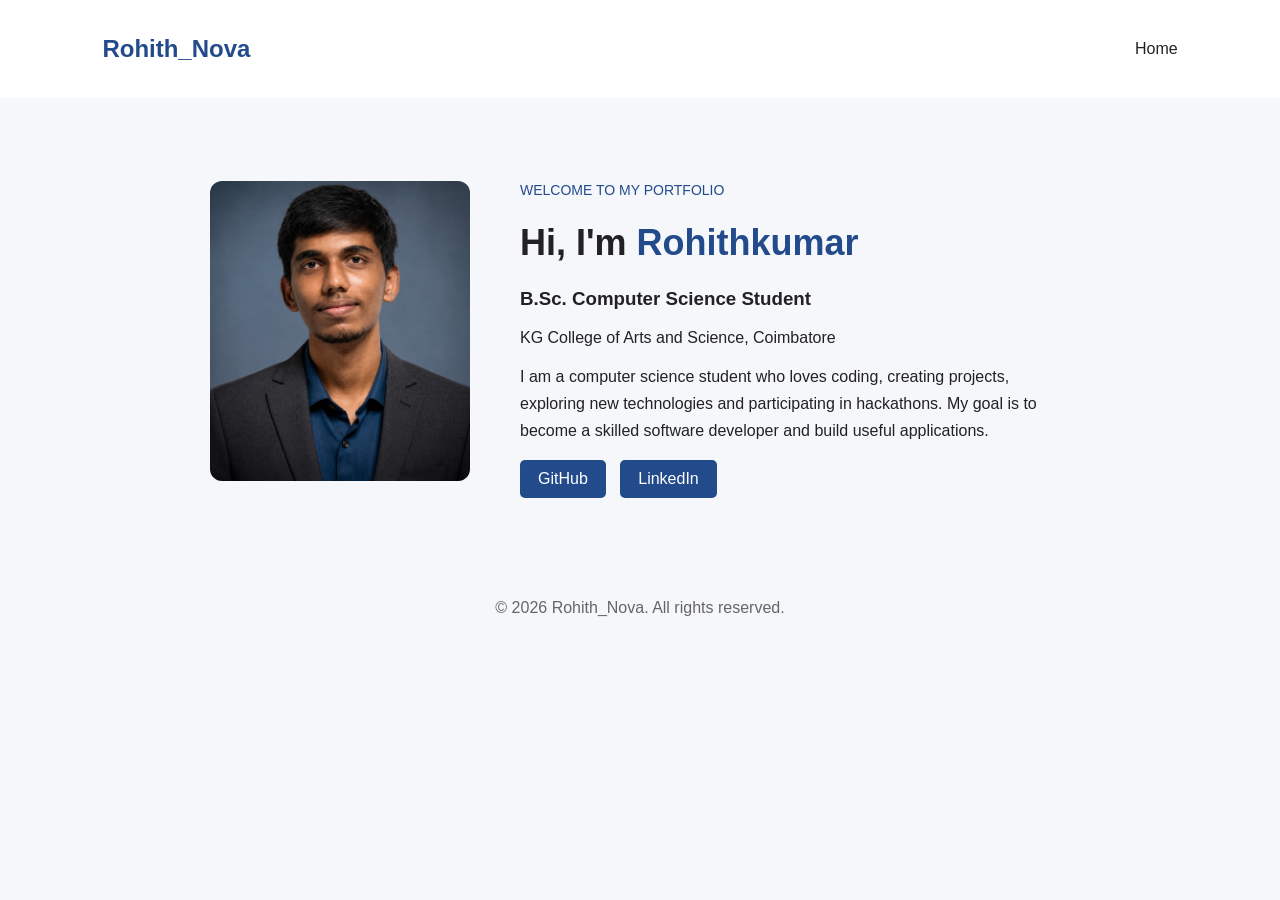
==== index.html @ dff07d95 "commit -2" ====
<!DOCTYPE html>
<html lang="en">
<head>
    <meta charset="UTF-8">
    <meta name="viewport" content="width=device-width, initial-scale=1.0">
    <title>Rohith_Nova | Portfolio</title>
    <link rel="stylesheet" href="style.css">
</head>
<body>

    <header>
        <h2>Rohith_Nova</h2>
        <nav>
            <a href="index.html">Home</a>
        </nav>
    </header>

    <main class="home">
        <div class="profile">
            <img src="images/rohith.jpg" alt="Rohith's profile photo">
        </div>

        <div class="intro">
            <p class="welcome">WELCOME TO MY PORTFOLIO</p>

            <h1>Hi, I'm <span>Rohithkumar</span></h1>

            <h3>B.Sc. Computer Science Student</h3>

            <p>
                KG College of Arts and Science, Coimbatore
            </p>

            <p class="description">
                I am a computer science student who loves
                coding, creating projects, exploring new
                technologies and participating in hackathons.
                My goal is to become a skilled software
                developer and build useful applications.
            </p>

            <div class="social-links">
                <a href="https://github.com/YOUR_USERNAME"
                   target="_blank">GitHub</a>

                <a href="https://www.linkedin.com/in/YOUR_USERNAME/"
                   target="_blank">LinkedIn</a>
            </div>
        </div>
    </main>

    <footer>
        <p>&copy; 2026 Rohith_Nova. All rights reserved.</p>
    </footer>

</body>
</html>
---- style.css ----
/* Basic page settings */
body {
    margin: 0;
    font-family: Arial, sans-serif;
    background-color: #f5f7fb;
    color: #222;
}

/* Navigation bar */
header {
    display: flex;
    justify-content: space-between;
    align-items: center;
    padding: 15px 8%;
    background-color: white;
}

header h2 {
    color: #234b8b;
}

nav a {
    text-decoration: none;
    color: #222;
}

/* Home page layout */
.home {
    display: flex;
    align-items: center;
    justify-content: center;
    gap: 50px;
    padding: 70px 8%;
}

/* Profile photo */
.profile img {
    width: 260px;
    height: 300px;
    object-fit: cover;
    border-radius: 12px;
}

/* Introduction */
.intro {
    max-width: 550px;
}

.welcome {
    color: #234b8b;
    font-size: 14px;
}

h1 {
    font-size: 36px;
}

h1 span {
    color: #234b8b;
}

.description {
    line-height: 1.7;
}

/* Social links */
.social-links a {
    display: inline-block;
    margin-right: 10px;
    padding: 10px 18px;
    background-color: #234b8b;
    color: white;
    text-decoration: none;
    border-radius: 5px;
}

.social-links a:hover {
    background-color: #16315c;
}

/* Footer */
footer {
    text-align: center;
    padding: 15px;
    color: #666;
}

/* Mobile screen */
@media (max-width: 700px) {
    .home {
        flex-direction: column;
        text-align: center;
        padding: 35px 5%;
        gap: 25px;
    }

    .profile img {
        width: 210px;
        height: 240px;
    }

    h1 {
        font-size: 29px;
    }
}
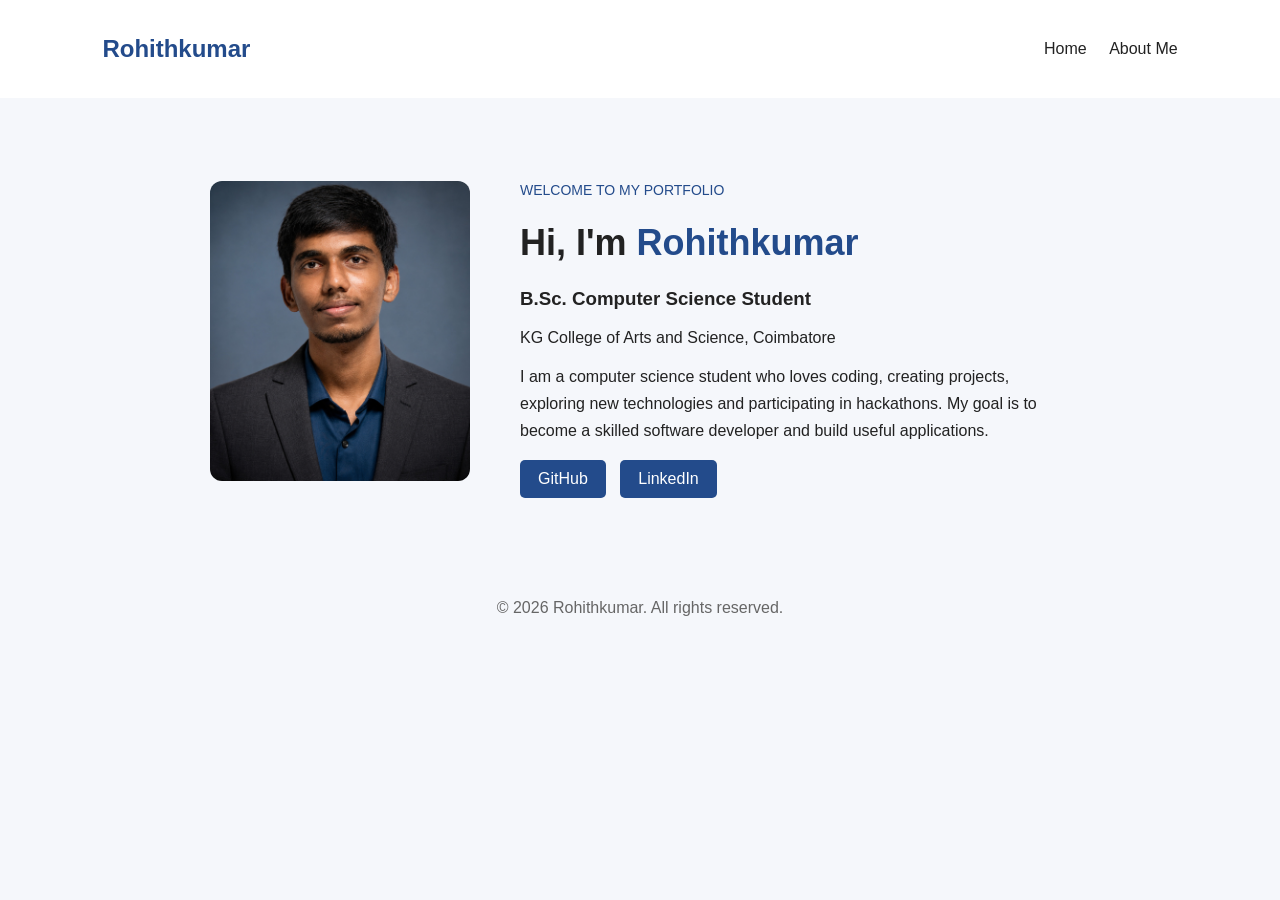
==== commit e1306ddc: "commit - 3" ====
--- a/index.html
+++ b/index.html
@@ -4,16 +4,17 @@
 <head>
     <meta charset="UTF-8">
     <meta name="viewport" content="width=device-width, initial-scale=1.0">
-    <title>Rohith_Nova | Portfolio</title>
+    <title>Rohithkumar | Portfolio</title>
     <link rel="stylesheet" href="style.css">
 </head>
 <body>
 
     <header>
-        <h2>Rohith_Nova</h2>
+        <h2>Rohithkumar</h2>
         <nav>
-            <a href="index.html">Home</a>
-        </nav>
+    <a href="index.html">Home</a>
+    <a href="about.html">About Me</a>
+</nav>
     </header>
 
     <main class="home">
@@ -51,7 +52,7 @@
     </main>
 
     <footer>
-        <p>&copy; 2026 Rohith_Nova. All rights reserved.</p>
+        <p>&copy; 2026 Rohithkumar. All rights reserved.</p>
     </footer>
 
 </body>
--- a/style.css
+++ b/style.css
@@ -104,3 +104,80 @@
         font-size: 29px;
     }
 }
+
+/* Commit 3: About Me page */
+
+nav a {
+    margin-left: 18px;
+}
+
+.about {
+    max-width: 850px;
+    margin: 40px auto;
+    padding: 20px;
+}
+
+.about h1 {
+    text-align: center;
+    color: #222;
+}
+
+.about h1 span {
+    color: #234b8b;
+}
+
+.about-intro {
+    text-align: center;
+    line-height: 1.8;
+    color: #555;
+    margin-bottom: 30px;
+}
+
+.about-card {
+    background-color: white;
+    padding: 22px;
+    margin-bottom: 20px;
+    border-radius: 10px;
+    box-shadow: 0 3px 12px #00000008;
+    border-left: 4px solid #234b8b;
+}
+
+.about-card h2 {
+    color: #234b8b;
+    margin-top: 0;
+}
+
+.about-card h3 {
+    margin-bottom: 5px;
+}
+
+.about-card p {
+    line-height: 1.7;
+    color: #555;
+}
+
+.closing-message {
+    text-align: center;
+    color: #234b8b;
+    font-style: italic;
+    font-weight: bold;
+    line-height: 1.8;
+    margin: 30px 0;
+}
+
+/* Mobile layout for About Me */
+@media (max-width: 700px) {
+    .about {
+        margin: 20px auto;
+        padding: 15px;
+    }
+
+    .about-card {
+        padding: 18px;
+    }
+
+    nav a {
+        margin-left: 8px;
+        font-size: 14px;
+    }
+}
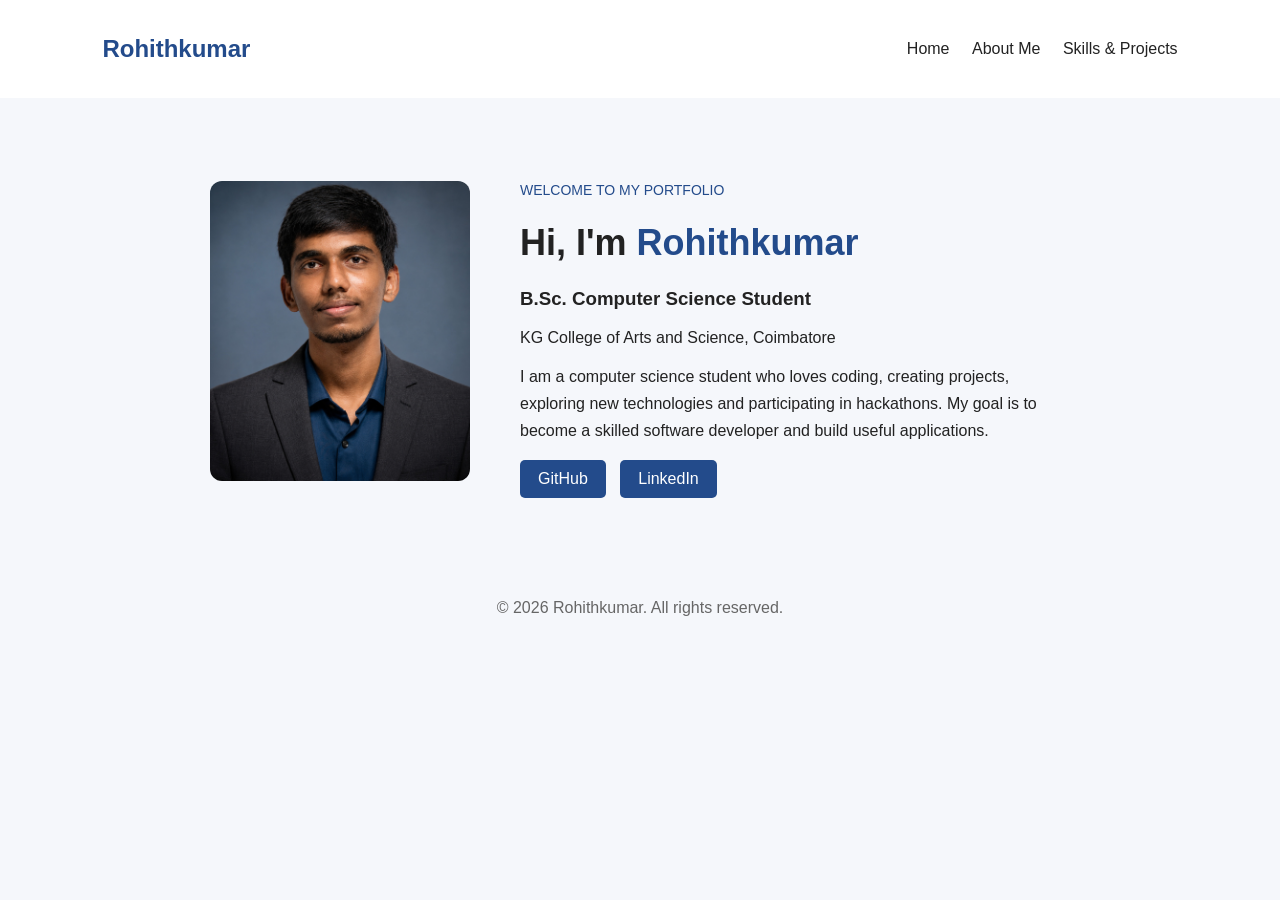
==== commit 903001d5: "commit - 4" ====
--- a/index.html
+++ b/index.html
@@ -12,9 +12,10 @@
     <header>
         <h2>Rohithkumar</h2>
         <nav>
-    <a href="index.html">Home</a>
-    <a href="about.html">About Me</a>
-</nav>
+                <a href="index.html">Home</a>
+                  <a href="about.html">About Me</a>
+                 <a href="skills.html">Skills & Projects</a>
+        </nav>
     </header>
 
     <main class="home">
@@ -42,10 +43,10 @@
             </p>
 
             <div class="social-links">
-                <a href="https://github.com/YOUR_USERNAME"
+                <a href="https://github.com/rohithkumar2008"
                    target="_blank">GitHub</a>
 
-                <a href="https://www.linkedin.com/in/YOUR_USERNAME/"
+                <a href="https://www.linkedin.com/in/rohithkumar-kumaresan"
                    target="_blank">LinkedIn</a>
             </div>
         </div>
--- a/style.css
+++ b/style.css
@@ -181,3 +181,114 @@
         font-size: 14px;
     }
 }
+
+/* Commit 4: Skills and Projects page */
+
+.skills-page {
+    max-width: 1000px;
+    margin: 40px auto;
+    padding: 20px;
+}
+
+.skills-page h1 {
+    text-align: center;
+}
+
+.skills-page h1 span {
+    color: #234b8b;
+}
+
+.skills-intro {
+    max-width: 700px;
+    margin: 0 auto 35px;
+    text-align: center;
+    line-height: 1.8;
+    color: #555;
+}
+
+.skills-section {
+    margin-bottom: 40px;
+}
+
+.skills-section > h2 {
+    color: #234b8b;
+    margin-bottom: 20px;
+}
+
+/* Skill cards */
+.skills-list {
+    display: grid;
+    grid-template-columns: repeat(3, 1fr);
+    gap: 18px;
+}
+
+.skill-card {
+    background-color: white;
+    padding: 20px;
+    border-radius: 10px;
+    border: 1px solid #e2e7f0;
+}
+
+.skill-card h3 {
+    color: #234b8b;
+    margin-top: 0;
+}
+
+.skill-card p {
+    color: #555;
+    line-height: 1.6;
+}
+
+/* Project cards */
+.projects-list {
+    display: grid;
+    grid-template-columns: repeat(2, 1fr);
+    gap: 20px;
+}
+
+.project-card {
+    background-color: white;
+    padding: 22px;
+    border-radius: 10px;
+    border: 1px solid #e2e7f0;
+}
+
+.project-card h3 {
+    color: #234b8b;
+    margin-top: 0;
+}
+
+.project-card p {
+    color: #555;
+    line-height: 1.7;
+}
+
+.project-tech {
+    font-size: 14px;
+    font-weight: bold;
+}
+
+.project-card a {
+    display: inline-block;
+    margin-top: 10px;
+    color: #234b8b;
+    font-weight: bold;
+    text-decoration: none;
+}
+
+.project-card a:hover {
+    text-decoration: underline;
+}
+
+/* Mobile layout */
+@media (max-width: 700px) {
+    .skills-page {
+        padding: 15px;
+        margin: 20px auto;
+    }
+
+    .skills-list,
+    .projects-list {
+        grid-template-columns: 1fr;
+    }
+}
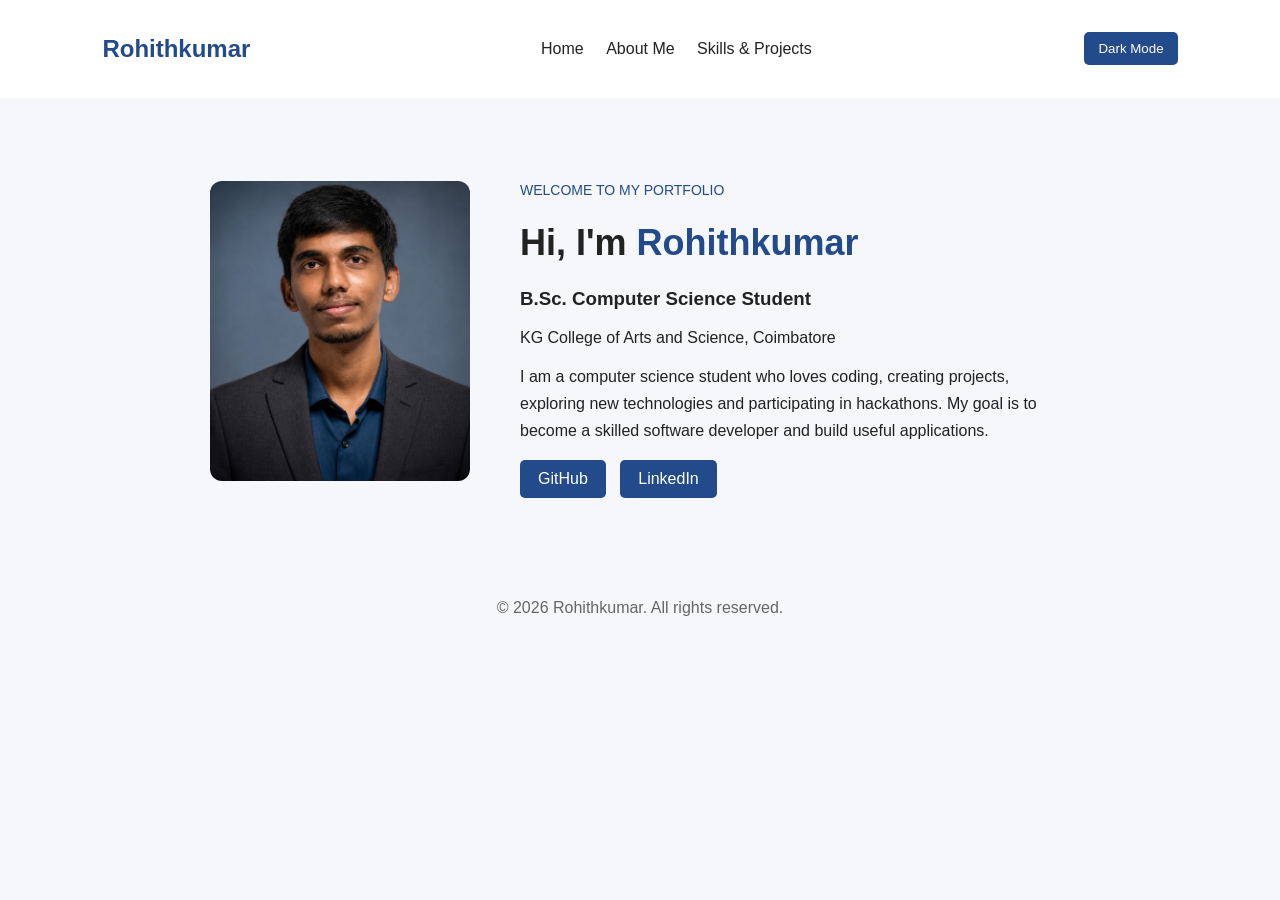
==== commit 0da9c5e1: "commit - 5" ====
--- a/index.html
+++ b/index.html
@@ -10,13 +10,16 @@
 <body>
 
     <header>
-        <h2>Rohithkumar</h2>
-        <nav>
-                <a href="index.html">Home</a>
-                  <a href="about.html">About Me</a>
-                 <a href="skills.html">Skills & Projects</a>
-        </nav>
-    </header>
+    <h2>Rohithkumar</h2>
+
+    <nav>
+        <a href="index.html">Home</a>
+        <a href="about.html">About Me</a>
+        <a href="skills.html">Skills & Projects</a>
+    </nav>
+
+    <button id="themeButton">Dark Mode</button>
+</header>
 
     <main class="home">
         <div class="profile">
@@ -56,5 +59,6 @@
         <p>&copy; 2026 Rohithkumar. All rights reserved.</p>
     </footer>
 
+<script src="script.js"></script>
 </body>
 </html>
--- a/style.css
+++ b/style.css
@@ -292,3 +292,70 @@
         grid-template-columns: 1fr;
     }
 }
+
+/* Commit 5: Dark mode styles */
+
+#themeButton {
+    padding: 9px 14px;
+    background-color: #234b8b;
+    color: white;
+    border: none;
+    border-radius: 5px;
+    cursor: pointer;
+}
+
+#themeButton:hover {
+    background-color: #16315c;
+}
+
+/* Dark theme for the whole page */
+body.dark-mode {
+    background-color: #171923;
+    color: #f1f1f1;
+}
+
+/* Header and footer */
+body.dark-mode header,
+body.dark-mode footer {
+    background-color: #222532;
+    color: #f1f1f1;
+}
+
+/* Navigation links */
+body.dark-mode nav a {
+    color: #c5d8ff;
+}
+
+/* Headings and paragraphs */
+body.dark-mode h1,
+body.dark-mode h2,
+body.dark-mode h3 {
+    color: #f1f1f1;
+}
+
+body.dark-mode h1 span,
+body.dark-mode .about-card h2,
+body.dark-mode .skills-section > h2 {
+    color: #8eb5ff;
+}
+
+body.dark-mode p,
+body.dark-mode .description,
+body.dark-mode .about-card p,
+body.dark-mode .skill-card p,
+body.dark-mode .project-card p {
+    color: #d0d0d0;
+}
+
+/* Cards */
+body.dark-mode .about-card,
+body.dark-mode .skill-card,
+body.dark-mode .project-card {
+    background-color: #222532;
+    border-color: #383d4d;
+}
+
+/* Closing message */
+body.dark-mode .closing-message {
+    color: #8eb5ff;
+}
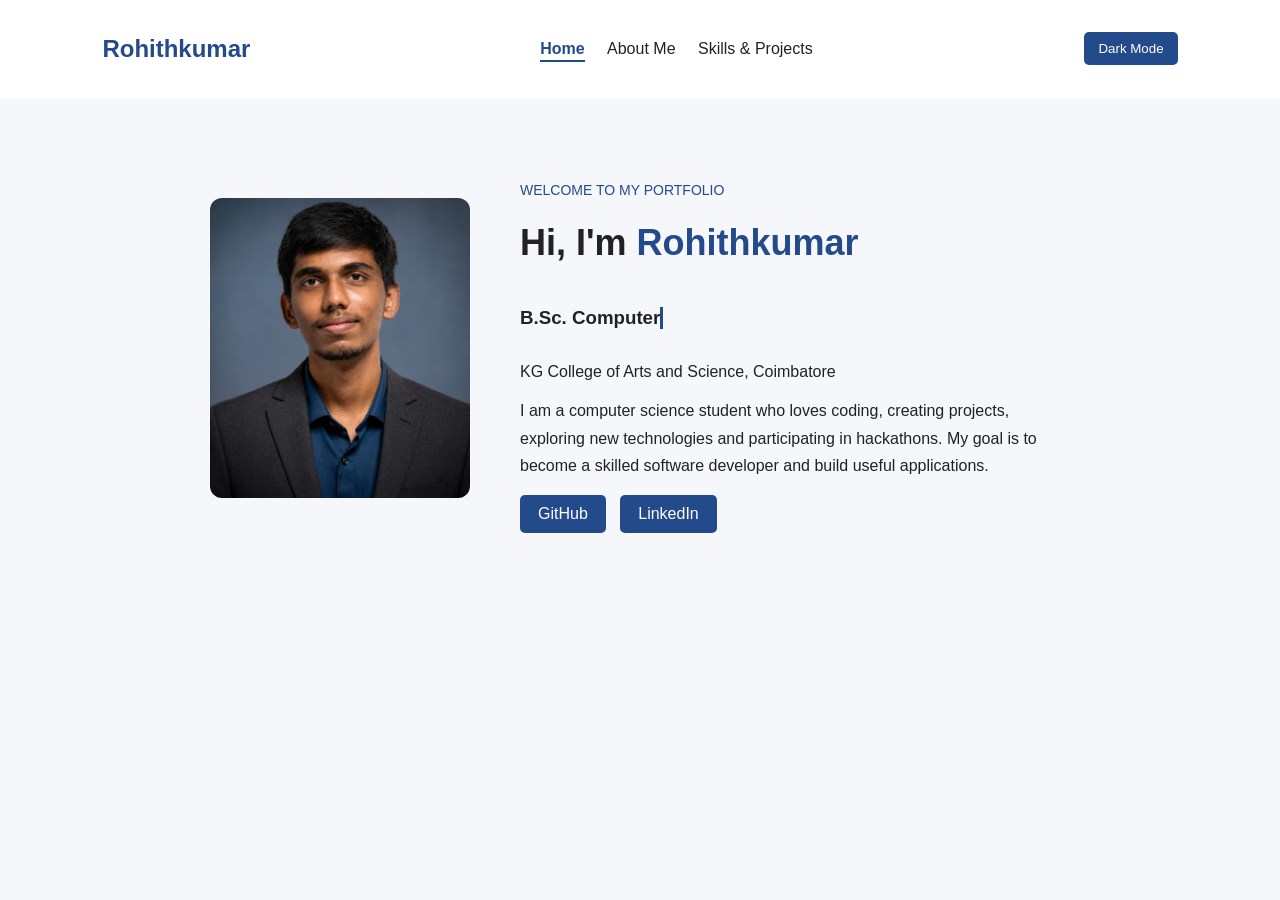
==== commit 50a9b1ca: "commit -9 Removed footer section from the HTML file." ====
--- a/index.html
+++ b/index.html
@@ -55,9 +55,7 @@
         </div>
     </main>
 
-    <footer>
-        <p>&copy; 2026 Rohithkumar. All rights reserved.</p>
-    </footer>
+    
 
 <script src="script.js"></script>
 </body>
--- a/style.css
+++ b/style.css
@@ -359,3 +359,139 @@
 body.dark-mode .closing-message {
     color: #8eb5ff;
 }
+
+
+/* =====================================================
+   NEW: Styles for the animations
+   ===================================================== */
+
+/* page fades in when it opens (CSS only) */
+main {
+    animation: pageFade 0.7s ease;
+}
+
+@keyframes pageFade {
+    from {
+        opacity: 0;
+        transform: translateY(12px);
+    }
+
+    to {
+        opacity: 1;
+        transform: translateY(0);
+    }
+}
+
+/* Basic 2: the link of the page you are on */
+nav a.active {
+    color: #234b8b;
+    font-weight: bold;
+    border-bottom: 2px solid #234b8b;
+    padding-bottom: 3px;
+}
+
+body.dark-mode nav a.active {
+    color: #8eb5ff;
+    border-bottom-color: #8eb5ff;
+}
+
+/* smooth colour change when switching dark mode */
+body,
+header,
+footer,
+.about-card,
+.skill-card,
+.project-card {
+    transition: background-color 0.4s, color 0.4s;
+}
+
+/* Basic 3: back to top button */
+#topButton {
+    position: fixed;
+    right: 24px;
+    bottom: 24px;
+    width: 44px;
+    height: 44px;
+    border: none;
+    border-radius: 50%;
+    background-color: #234b8b;
+    color: white;
+    font-size: 20px;
+    cursor: pointer;
+
+    /* hidden until JavaScript adds "show" */
+    opacity: 0;
+    pointer-events: none;
+    transform: translateY(10px);
+    transition: opacity 0.3s, transform 0.3s, background-color 0.2s;
+}
+
+#topButton.show {
+    opacity: 1;
+    pointer-events: auto;
+    transform: translateY(0);
+}
+
+#topButton:hover {
+    background-color: #16315c;
+}
+
+/* Moderate 1: cards fade up when scrolled to */
+.reveal {
+    opacity: 0;
+    transform: translateY(26px);
+    transition: opacity 0.6s, transform 0.6s, box-shadow 0.25s;
+}
+
+.reveal.show {
+    opacity: 1;
+    transform: translateY(0);
+}
+
+/* small lift when the mouse is on a card */
+.skill-card:hover,
+.project-card:hover {
+    transform: translateY(-5px);
+    box-shadow: 0 10px 24px #00000014;
+}
+
+/* Moderate 2: blinking cursor while typing */
+.typing {
+    border-right: 3px solid #234b8b;
+    display: inline-block;
+    animation: blink 0.8s step-end infinite;
+}
+
+@keyframes blink {
+    50% {
+        border-color: transparent;
+    }
+}
+
+/* Moderate 3: progress bar */
+#progressBar {
+    position: fixed;
+    top: 0;
+    left: 0;
+    width: 0;
+    height: 4px;
+    background-color: #234b8b;
+    z-index: 20;
+}
+
+body.dark-mode #progressBar {
+    background-color: #8eb5ff;
+}
+
+/* people who turned off animations on their device */
+@media (prefers-reduced-motion: reduce) {
+    * {
+        animation: none !important;
+        transition: none !important;
+    }
+
+    .reveal {
+        opacity: 1;
+        transform: none;
+    }
+}
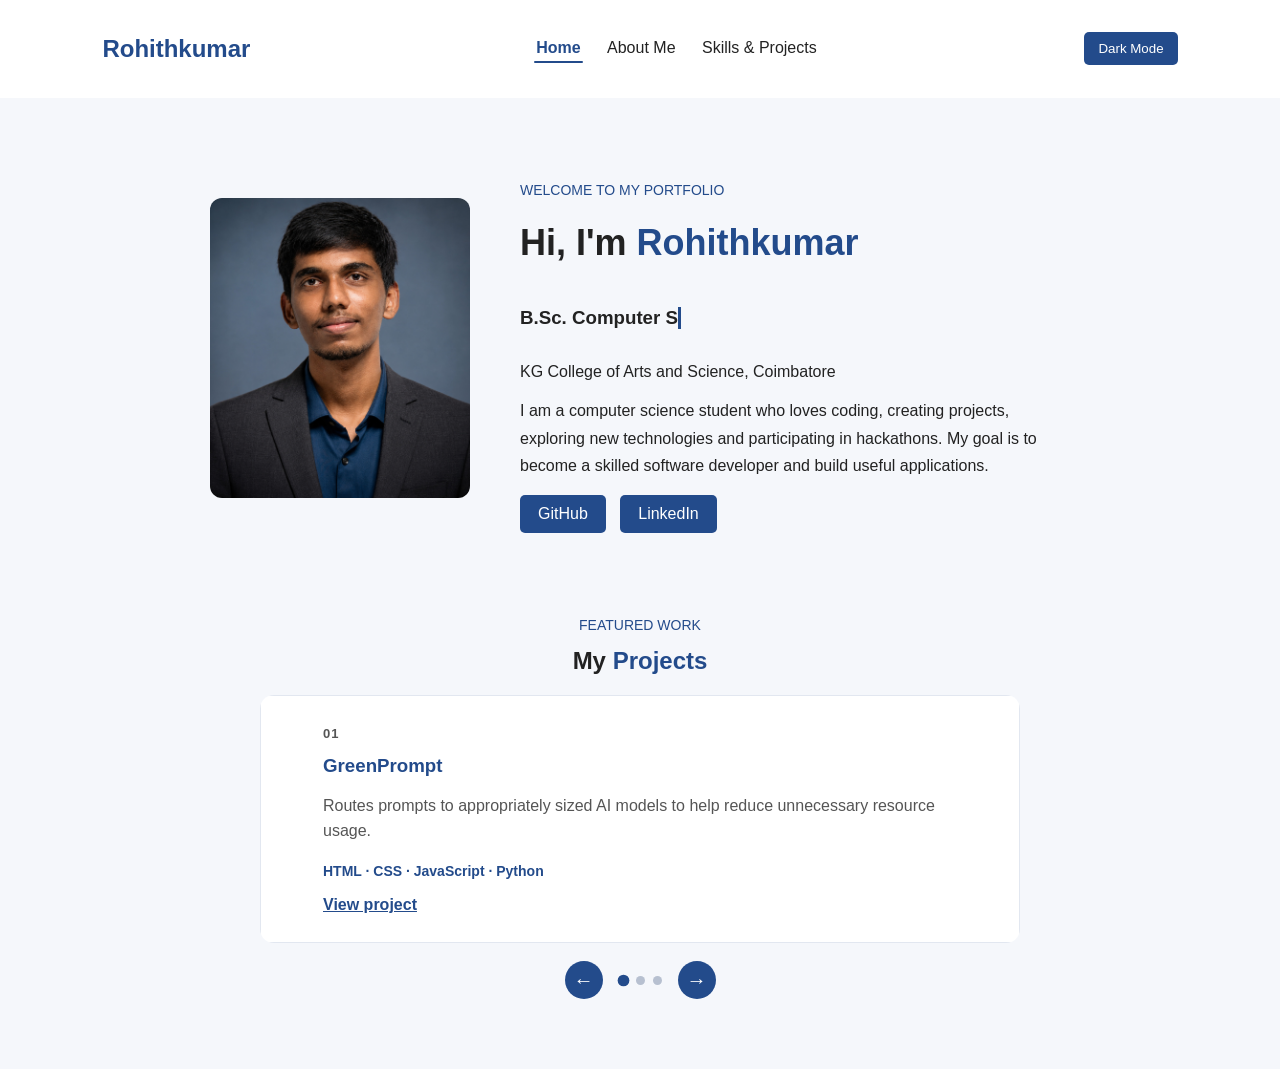
==== commit 51f5f9ad: "commit - 11" ====
--- a/index.html
+++ b/index.html
@@ -55,7 +55,48 @@
         </div>
     </main>
 
-    
+    <section class="project-carousel" aria-label="Featured projects">
+        <div class="carousel-heading">
+            <p class="welcome">FEATURED WORK</p>
+            <h2>My <span>Projects</span></h2>
+        </div>
+
+        <div class="carousel-window">
+            <div class="carousel-track">
+                <article class="carousel-slide">
+                    <p class="slide-number">01</p>
+                    <h3>GreenPrompt</h3>
+                    <p>Routes prompts to appropriately sized AI models to help reduce unnecessary resource usage.</p>
+                    <p class="slide-tech">HTML · CSS · JavaScript · Python</p>
+                    <a href="https://github.com/Jarvis-Steven/GreenPrompt" target="_blank" rel="noopener noreferrer">View project</a>
+                </article>
+
+                <article class="carousel-slide">
+                    <p class="slide-number">02</p>
+                    <h3>Appointment Scheduling System</h3>
+                    <p>A Java mini project for organising appointments and helping users keep track of reminders.</p>
+                    <p class="slide-tech">Java</p>
+                </article>
+
+                <article class="carousel-slide">
+                    <p class="slide-number">03</p>
+                    <h3>Visual AI Cursor</h3>
+                    <p>An AI-assisted cursor concept that guides users through computer tasks using visual support.</p>
+                    <p class="slide-tech">Python · OpenCV · Tkinter</p>
+                </article>
+            </div>
+        </div>
+
+        <div class="carousel-controls">
+            <button class="carousel-button" id="previousSlide" type="button" aria-label="Show previous project">←</button>
+            <div class="carousel-dots" aria-label="Choose a project">
+                <button class="carousel-dot active" type="button" aria-label="Show project 1" aria-current="true"></button>
+                <button class="carousel-dot" type="button" aria-label="Show project 2"></button>
+                <button class="carousel-dot" type="button" aria-label="Show project 3"></button>
+            </div>
+            <button class="carousel-button" id="nextSlide" type="button" aria-label="Show next project">→</button>
+        </div>
+    </section>
 
 <script src="script.js"></script>
 </body>
--- a/style.css
+++ b/style.css
@@ -23,6 +23,42 @@
 nav a {
     text-decoration: none;
     color: #222;
+    display: inline-block;
+    position: relative;
+    padding: 8px 2px 10px;
+    transition: color 0.25s ease, transform 0.25s ease;
+}
+
+/* Navigation link animation */
+nav a::after {
+    content: "";
+    position: absolute;
+    right: 0;
+    bottom: 4px;
+    left: 0;
+    height: 2px;
+    background-color: #234b8b;
+    border-radius: 2px;
+    transform: scaleX(0);
+    transform-origin: center;
+    transition: transform 0.25s ease;
+}
+
+nav a:hover,
+nav a:focus-visible {
+    color: #234b8b;
+    transform: translateY(-2px);
+}
+
+nav a:hover::after,
+nav a:focus-visible::after,
+nav a.active::after {
+    transform: scaleX(1);
+}
+
+nav a:focus-visible {
+    outline: 2px solid #234b8b;
+    outline-offset: 4px;
 }
 
 /* Home page layout */
@@ -62,6 +98,122 @@
 
 .description {
     line-height: 1.7;
+}
+
+/* Featured project carousel */
+.project-carousel {
+    max-width: 760px;
+    margin: 0 auto 70px;
+    padding: 0 8%;
+}
+
+.carousel-heading {
+    text-align: center;
+    margin-bottom: 20px;
+}
+
+.carousel-heading h2 {
+    margin: 0;
+}
+
+.carousel-heading h2 span,
+.carousel-slide h3 {
+    color: #234b8b;
+}
+
+.carousel-window {
+    overflow: hidden;
+    border-radius: 14px;
+}
+
+.carousel-track {
+    display: flex;
+    transition: transform 0.45s ease;
+}
+
+.carousel-slide {
+    box-sizing: border-box;
+    flex: 0 0 100%;
+    min-height: 230px;
+    padding: 28px 62px;
+    background-color: white;
+    border: 1px solid #e2e7f0;
+}
+
+.slide-number {
+    margin: 0 0 10px;
+    color: #234b8b;
+    font-size: 13px;
+    font-weight: bold;
+    letter-spacing: 1px;
+}
+
+.carousel-slide h3 {
+    margin: 0 0 12px;
+}
+
+.carousel-slide p {
+    line-height: 1.6;
+    color: #555;
+}
+
+.carousel-slide .slide-tech {
+    color: #234b8b;
+    font-size: 14px;
+    font-weight: bold;
+}
+
+.carousel-slide a {
+    color: #234b8b;
+    font-weight: bold;
+}
+
+.carousel-controls {
+    display: flex;
+    justify-content: center;
+    align-items: center;
+    gap: 16px;
+    margin-top: 18px;
+}
+
+.carousel-button,
+.carousel-dot {
+    border: none;
+    cursor: pointer;
+}
+
+.carousel-button {
+    width: 38px;
+    height: 38px;
+    border-radius: 50%;
+    background-color: #234b8b;
+    color: white;
+    font-size: 20px;
+    transition: background-color 0.2s ease, transform 0.2s ease;
+}
+
+.carousel-button:hover {
+    background-color: #16315c;
+    transform: scale(1.08);
+}
+
+.carousel-dots {
+    display: flex;
+    gap: 8px;
+}
+
+.carousel-dot {
+    width: 9px;
+    height: 9px;
+    padding: 0;
+    border-radius: 50%;
+    background-color: #b7c0d0;
+    transition: transform 0.2s ease, background-color 0.2s ease;
+}
+
+.carousel-dot.active {
+    background-color: #234b8b;
+    transform: scale(1.3);
 }
 
 /* Social links */
@@ -100,6 +252,16 @@
         height: 240px;
     }
 
+    .project-carousel {
+        margin-bottom: 45px;
+        padding: 0 5%;
+    }
+
+    .carousel-slide {
+        min-height: 250px;
+        padding: 24px 28px;
+    }
+
     h1 {
         font-size: 29px;
     }
@@ -355,6 +517,28 @@
     border-color: #383d4d;
 }
 
+body.dark-mode .carousel-slide {
+    background-color: #222532;
+    border-color: #383d4d;
+}
+
+body.dark-mode .carousel-slide p {
+    color: #d0d0d0;
+}
+
+body.dark-mode .carousel-heading h2 span,
+body.dark-mode .carousel-slide h3,
+body.dark-mode .slide-number,
+body.dark-mode .carousel-slide .slide-tech,
+body.dark-mode .carousel-slide a,
+body.dark-mode .carousel-dot.active {
+    color: #8eb5ff;
+}
+
+body.dark-mode .carousel-dot.active {
+    background-color: #8eb5ff;
+}
+
 /* Closing message */
 body.dark-mode .closing-message {
     color: #8eb5ff;
@@ -386,13 +570,14 @@
 nav a.active {
     color: #234b8b;
     font-weight: bold;
-    border-bottom: 2px solid #234b8b;
-    padding-bottom: 3px;
 }
 
 body.dark-mode nav a.active {
     color: #8eb5ff;
-    border-bottom-color: #8eb5ff;
+}
+
+body.dark-mode nav a::after {
+    background-color: #8eb5ff;
 }
 
 /* smooth colour change when switching dark mode */
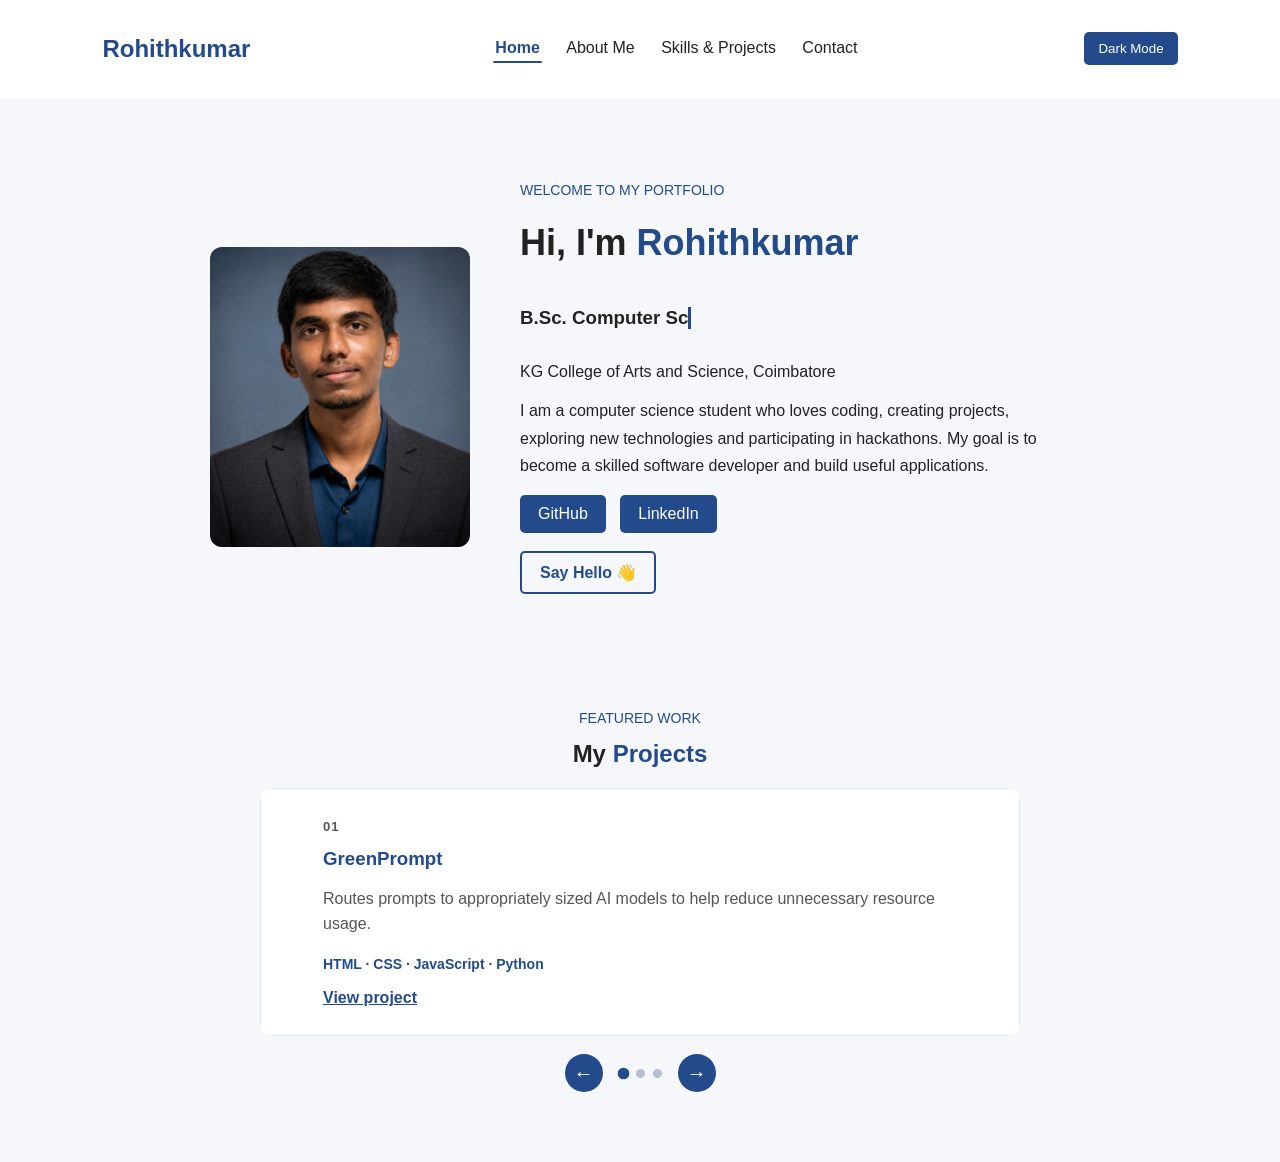
==== commit 6cd72d36: "commit -12" ====
--- a/index.html
+++ b/index.html
@@ -16,6 +16,7 @@
         <a href="index.html">Home</a>
         <a href="about.html">About Me</a>
         <a href="skills.html">Skills & Projects</a>
+        <a href="contact.html">Contact</a>
     </nav>
 
     <button id="themeButton">Dark Mode</button>
@@ -23,7 +24,20 @@
 
     <main class="home">
         <div class="profile">
-            <img src="images/rohith.jpg" alt="Rohith's profile photo">
+            <div class="profile-card" tabindex="0" role="button" aria-label="Show profile details">
+                <div class="profile-card-inner">
+                    <div class="profile-card-front">
+                        <img src="images/rohith.jpg" alt="Rohith's profile photo">
+                    </div>
+                    <div class="profile-card-back">
+                        <p class="profile-label">STUDENT PROFILE</p>
+                        <h2>Rohithkumar</h2>
+                        <p>B.Sc. Computer Science</p>
+                        <p>KG College of Arts and Science, Coimbatore</p>
+                        <span>Hover or tap to flip back</span>
+                    </div>
+                </div>
+            </div>
         </div>
 
         <div class="intro">
@@ -52,6 +66,9 @@
                 <a href="https://www.linkedin.com/in/rohithkumar-kumaresan"
                    target="_blank">LinkedIn</a>
             </div>
+
+            <button class="hello-button" id="helloButton" type="button">Say Hello 👋</button>
+            <p class="hello-message" id="helloMessage" aria-live="polite"></p>
         </div>
     </main>
 
--- a/style.css
+++ b/style.css
@@ -70,12 +70,76 @@
     padding: 70px 8%;
 }
 
-/* Profile photo */
-.profile img {
+/* Flip profile photo */
+.profile-card {
     width: 260px;
     height: 300px;
+    border-radius: 12px;
+    cursor: pointer;
+    perspective: 1000px;
+}
+
+.profile-card-inner {
+    position: relative;
+    width: 100%;
+    height: 100%;
+    transition: transform 0.7s ease;
+    transform-style: preserve-3d;
+}
+
+.profile-card:hover .profile-card-inner,
+.profile-card:focus .profile-card-inner,
+.profile-card.flipped .profile-card-inner {
+    transform: rotateY(180deg);
+}
+
+.profile-card-front,
+.profile-card-back {
+    position: absolute;
+    width: 100%;
+    height: 100%;
+    overflow: hidden;
+    border-radius: 12px;
+    backface-visibility: hidden;
+}
+
+.profile-card-front img {
+    width: 100%;
+    height: 100%;
     object-fit: cover;
-    border-radius: 12px;
+}
+
+.profile-card-back {
+    box-sizing: border-box;
+    display: flex;
+    flex-direction: column;
+    justify-content: center;
+    padding: 28px;
+    background-color: #234b8b;
+    color: white;
+    text-align: center;
+    transform: rotateY(180deg);
+}
+
+.profile-card-back h2 {
+    margin: 8px 0;
+    color: white;
+}
+
+.profile-card-back p {
+    margin: 7px 0;
+    line-height: 1.5;
+}
+
+.profile-card-back span,
+.profile-label {
+    font-size: 12px;
+    letter-spacing: 0.7px;
+}
+
+.profile-label {
+    margin: 0;
+    font-weight: bold;
 }
 
 /* Introduction */
@@ -231,6 +295,33 @@
     background-color: #16315c;
 }
 
+/* Small interactive welcome button */
+.hello-button {
+    margin-top: 18px;
+    padding: 10px 18px;
+    border: 2px solid #234b8b;
+    border-radius: 5px;
+    background-color: transparent;
+    color: #234b8b;
+    font: inherit;
+    font-weight: bold;
+    cursor: pointer;
+    transition: background-color 0.25s ease, color 0.25s ease, transform 0.25s ease;
+}
+
+.hello-button:hover {
+    background-color: #234b8b;
+    color: white;
+    transform: translateY(-2px);
+}
+
+.hello-message {
+    min-height: 20px;
+    margin: 12px 0 0;
+    color: #234b8b;
+    font-weight: bold;
+}
+
 /* Footer */
 footer {
     text-align: center;
@@ -247,7 +338,7 @@
         gap: 25px;
     }
 
-    .profile img {
+    .profile-card {
         width: 210px;
         height: 240px;
     }
@@ -401,6 +492,28 @@
     line-height: 1.6;
 }
 
+.skill-card.interactive-skill {
+    cursor: pointer;
+    transition: transform 0.25s ease, box-shadow 0.25s ease, border-color 0.25s ease;
+}
+
+.skill-card.interactive-skill:hover,
+.skill-card.interactive-skill:focus-visible,
+.skill-card.interactive-skill.selected {
+    transform: translateY(-5px);
+    border-color: #234b8b;
+    box-shadow: 0 10px 24px #00000014;
+    outline: none;
+}
+
+.skill-feedback {
+    min-height: 24px;
+    margin: 18px 0 0;
+    color: #234b8b;
+    font-weight: bold;
+    text-align: center;
+}
+
 /* Project cards */
 .projects-list {
     display: grid;
@@ -427,6 +540,98 @@
 
 .project-tech {
     font-size: 14px;
+    font-weight: bold;
+}
+
+/* Contact page */
+.contact-page {
+    max-width: 680px;
+    margin: 45px auto 70px;
+    padding: 0 20px;
+}
+
+.contact-intro {
+    text-align: center;
+    margin-bottom: 28px;
+}
+
+.contact-intro h1 {
+    margin-bottom: 10px;
+}
+
+.contact-intro h1 span {
+    color: #234b8b;
+}
+
+.contact-intro > p:last-child {
+    color: #555;
+    line-height: 1.6;
+}
+
+.contact-card {
+    padding: 30px;
+    background-color: white;
+    border: 1px solid #e2e7f0;
+    border-radius: 12px;
+    box-shadow: 0 6px 20px #0000000d;
+}
+
+.contact-card label {
+    display: block;
+    margin: 16px 0 7px;
+    font-weight: bold;
+}
+
+.contact-card label:first-child {
+    margin-top: 0;
+}
+
+.contact-card input,
+.contact-card textarea {
+    box-sizing: border-box;
+    width: 100%;
+    padding: 12px;
+    border: 1px solid #cbd3e1;
+    border-radius: 6px;
+    background-color: transparent;
+    color: inherit;
+    font: inherit;
+}
+
+.contact-card input:focus,
+.contact-card textarea:focus {
+    border-color: #234b8b;
+    outline: 2px solid #234b8b33;
+}
+
+.contact-card small {
+    display: block;
+    margin-top: 5px;
+    color: #666;
+}
+
+.send-button {
+    margin-top: 22px;
+    padding: 11px 20px;
+    border: none;
+    border-radius: 6px;
+    background-color: #234b8b;
+    color: white;
+    font: inherit;
+    font-weight: bold;
+    cursor: pointer;
+    transition: background-color 0.2s ease, transform 0.2s ease;
+}
+
+.send-button:hover {
+    background-color: #16315c;
+    transform: translateY(-2px);
+}
+
+.form-status {
+    min-height: 20px;
+    margin: 14px 0 0;
+    color: #234b8b;
     font-weight: bold;
 }
 
@@ -512,9 +717,25 @@
 /* Cards */
 body.dark-mode .about-card,
 body.dark-mode .skill-card,
-body.dark-mode .project-card {
+body.dark-mode .project-card,
+body.dark-mode .contact-card {
     background-color: #222532;
     border-color: #383d4d;
+}
+
+body.dark-mode .contact-intro > p:last-child,
+body.dark-mode .contact-card small {
+    color: #d0d0d0;
+}
+
+body.dark-mode .contact-intro h1 span,
+body.dark-mode .form-status {
+    color: #8eb5ff;
+}
+
+body.dark-mode .contact-card input,
+body.dark-mode .contact-card textarea {
+    border-color: #52596c;
 }
 
 body.dark-mode .carousel-slide {
@@ -524,6 +745,27 @@
 
 body.dark-mode .carousel-slide p {
     color: #d0d0d0;
+}
+
+body.dark-mode .hello-button {
+    border-color: #8eb5ff;
+    color: #8eb5ff;
+}
+
+body.dark-mode .hello-button:hover {
+    background-color: #8eb5ff;
+    color: #171923;
+}
+
+body.dark-mode .hello-message,
+body.dark-mode .skill-feedback {
+    color: #8eb5ff;
+}
+
+body.dark-mode .skill-card.interactive-skill:hover,
+body.dark-mode .skill-card.interactive-skill:focus-visible,
+body.dark-mode .skill-card.interactive-skill.selected {
+    border-color: #8eb5ff;
 }
 
 body.dark-mode .carousel-heading h2 span,
